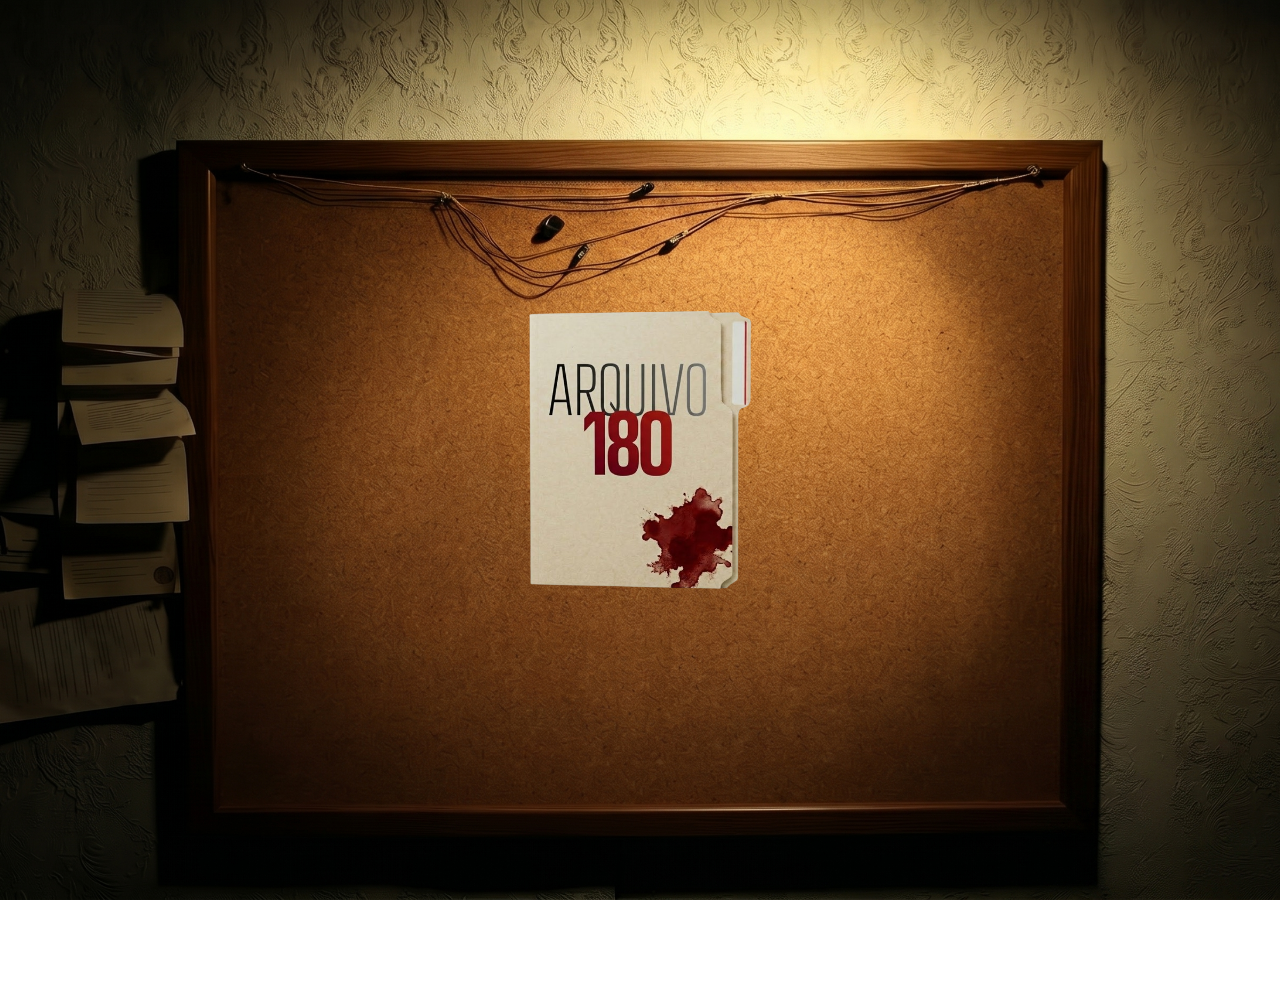
==== desktop/index.html @ 00587fde "feat: adiciona matéria "Silêncio no litoral norte gaúcho" na seção Texto - Novo modal #modal-texto (" ====
<!DOCTYPE html>
<html lang="pt-br">
<head>
    <meta charset="UTF-8">
    <meta name="viewport" content="width=device-width, initial-scale=1.0">
    <title>Arquivo 180</title>
    <link rel="stylesheet" href="css/style.css">
</head>
<body>
    <!-- Fundo - Placeholder -->
    <div class="background-placeholder"></div>

    <main class="container">
        <!-- Pasta Mãe (Arquivo 180) -->
        <div class="pasta-mae" id="arquivo-180">
            <div class="pasta-content">
            </div>
        </div>

        <!-- Pastas Secundárias -->
        <div class="pastas-secundarias">
            <div class="pasta-secundaria" id="pasta-sobre" data-estado="sobre-aberto" data-nivel="1"></div>

            <div class="pasta-secundaria" id="pasta-material" data-estado="material-aberto" data-nivel="1"></div>

            <div class="pasta-secundaria" id="pasta-integrantes" data-estado="integrantes-aberto" data-nivel="1"></div>
        </div>

        <!-- Container Integrantes (Quadro Investigativo) -->
        <div class="container-integrantes">


            <!-- Área Esquerda (Grade 3x3) -->
            <div class="area-esquerda">
                <div class="card-integrante"><div class="tachinha vermelha"></div><span class="nome-integrante">Gabrielly Camargo</span></div>
                <div class="card-integrante"><div class="tachinha branca"></div><span class="nome-integrante">Giovana</span></div>
                <div class="card-integrante"><div class="tachinha vermelha"></div><span class="nome-integrante">Andrew</span></div>
                <div class="card-integrante"><div class="tachinha branca"></div><span class="nome-integrante">Bruno</span></div>
                <div class="card-integrante"><div class="tachinha vermelha"></div><span class="nome-integrante">Laise</span></div>
                <div class="card-integrante"><div class="tachinha branca"></div><span class="nome-integrante">Milena</span></div>
            </div>

            <!-- Área Direita (Foto de Grupo) -->
            <div class="area-direita">
                <div class="card-grupo">
                    <div class="tachinha vermelha"></div>
                    <span class="nome-integrante">Equipe Arquivo 180</span>
                </div>
            </div>
        </div>

        <!-- Modal Folha (Sobre) -->
        <div class="modal-folha" id="modal-sobre">
            <div class="modal-folha-content">
                <h2>Sobre o Arquivo 180</h2>
                <p>O Arquivo 180 é um projeto jornalístico especial dedicado a investigar, compreender e expor as múltiplas faces do Feminicídio.</p>
                <p>Nosso nome é mais que um nome, ele carrega um propósito. "180" é o número para a Central de Atendimento à Mulher, um canal que, muitas vezes, é a primeira porta de saída de um ciclo de violência. "Arquivo" nasce da urgência de documentar o que acontece por trás do feminicídio e resgatar a memória das mulheres que de alguma forma acabam invisibilizadas e reduzidas a números nos índices oficiais.</p>

                <h3>O que você encontra no Arquivo 180</h3>
                <p>O Projeto é multimídia e se complementa em três formatos para oferecer uma visão aprofundada sobre o tema.</p>
                <p><strong>Documentário em vídeo:</strong> Em três episódios, mapeamos a rede de acolhimento - ou a falta dela, como as falhas estruturais quando a rede não existe ou não funciona como deveria;</p>
                <p><strong>Matéria em texto:</strong> Que procura abordar a "zona de silêncio" que existe no Litoral Norte gaúcho, onde não existe nenhuma Delegacia Especializada no Atendimento à Mulher (Deam);</p>
                <p><strong>Conteúdo em áudio:</strong> Um espaço focado nos bastidores, em que compartilhamos reflexões, curiosidades e recortes que chamaram a atenção da equipe durante o processo de apuração e produção.</p>

                <h3>Quem faz o Arquivo 180</h3>
                <p>Esse Projeto é uma produção da disciplina de Jornalismo Integrado.</p>
                <p>Produção dos alunos Andrew Bitencourt, Bruno Oliveira, Gabrielly Camargo, Giovana Brum, Laise Mello e Millena Moreira.</p>
                <p>Supervisão dos professores Andrei Rossetto, Leonardo Oliveira e Tércio Saccol.</p>
            </div>
        </div>

        <!-- Container Material (Sub-pastas nivel 2) -->
        <div class="container-material">
            <div class="pastas-material">
                <div class="pasta-secundaria" id="pasta-videos" data-estado="videos-aberto" data-nivel="2"></div>
                <div class="pasta-secundaria" id="pasta-texto" data-estado="texto-aberto" data-nivel="2"></div>
                <div class="pasta-secundaria" id="pasta-podcast" data-estado="podcast-aberto" data-nivel="2"></div>
            </div>
        </div>

        <!-- Modal Folha (Matéria - Texto) -->
        <div class="modal-folha" id="modal-texto">
            <div class="modal-folha-content">
                <h2>Silêncio no litoral norte gaúcho: Região mais visitada do Estado não possui nenhuma Deam</h2>
                <p class="modal-autoria">Por: Gabrielly Camargo</p>
                <p>Entre 2025 e abril de 2026 sete mulheres perderam a vida em feminicídios no litoral norte gaúcho. O fato que todas têm em comum, e que nenhuma foi atendida em uma Delegacia Especializada no Atendimento à Mulher (Deam). O motivo para isso, é que nenhuma das cidades localizadas na região possuem uma Deam. Se essas mulheres desejassem o atendimento teriam que percorrer mais de 100 quilômetros para um atendimento especializado na Capital. O Estado gaúcho conta com apenas 23 Deams em um total de 497 municípios, o que representa apenas 4,6% das cidades.</p>
                <p>Segundo dados da Polícia Civil, somente a Deam de Porto Alegre funciona 24 horas por dia, mas a Lei 14.541/23, sancionada em abril de 2023, determina o funcionamento ininterrupto das Delegacias Especializadas de Atendimento à Mulher. A proposta determina que essas delegacias funcionem 24 horas por dia, sete dias por semana, incluindo feriados e que esse atendimento deverá ser feito, preferencialmente, em sala reservada e por policiais do sexo feminino.</p>
                <p>Natália Fetter, presidente do Conselho Estadual dos Direitos da Mulher, reforça que quando a rede articulada de proteção às mulheres não chega aos territórios, ou chega de forma fragmentada, o direito não se concretiza. A presidente acrescenta que entre os fatores possíveis para que a mulher não consiga sair de um ciclo de violência estão destacados o medo, a dependência econômica, o ciclo da violência e também a falta de serviços especializados que garantam acolhimento qualificado e seguro.</p>
                <p>“A existência de Delegacias Especializadas de Atendimento à Mulher é central nesse processo, pois elas representam a porta de entrada qualificada para a rede. Sua ausência ou insuficiência tende a produzir subnotificação e a dificultar a formalização das denúncias. No caso do Litoral Norte, a ausência de uma DEAM configura um vazio significativo na política de enfrentamento à violência contra as mulheres”, conclui Natália. Ela lembra ainda que, em contextos de maior vulnerabilidade, ter que se deslocar para acessar uma Deam desestimula a busca por proteção.</p>
                <p>O Delegado Juliano Ferreira, diretor do Departamento Estadual de Proteção a Grupos Vulneráveis (DPGV), acrescenta que é um problema estrutural a falta de Deams. “Nós temos um problema estrutural de limite de recursos, seja material como principalmente humano. Então, não adianta instalar a Delegacia da Mulher, como qualquer outra delegacia, sem ter as condições mínimas, os recursos mínimos para esses órgãos.” O Estado tem como radar a instalação de mais delegacias especializadas da mulher, inclusive é uma demanda antiga, mas detalhes como esses são alertas para que não tenham ainda. O delegado acredita que a próxima a ser instalada é a do litoral.</p>
                <h3>A Sala das Margaridas resolve o problema?</h3>
                <p>Em contraponto, o delegado fala sobre as “Salas das Margaridas” que existem nas delegacias convencionais e que são usadas para o atendimento de mulheres, que ele considera fazer o mesmo trabalho e não ser um prejuízo. “Eu posso garantir que parte de 50% a 60% das delegacias do litoral tem uma Sala das Margaridas. Essa sala nada mais é que o ambiente. Às vezes é um problema conceitual, né?”</p>
                <p>A Sala das Margaridas, descrita pelo delegado, é um espaço de acolhimento que tende a ser humanizado e especializado para mulheres, crianças e adolescentes vítimas de violência doméstica e familiar. As salas estão presentes em delegacias convencionais, em que oferecem privacidade, escuta qualificada e um ambiente seguro para o registro de ocorrências e pedidos de medidas protetivas. Apesar de no Estado terem mais de 100 salas, ainda não é a solução para o problema. “Não adianta a gente só fazer um fake. Uma salinha, colocar flores, pintar de rosa e colocar gente com falta de especialização na área”, afirma a advogada criminalista, Silvana da Silva Rosa.</p>
                <p>A análise da advogada compreende que a Sala das Margaridas não substitui uma Delegacia Especializada de Atendimento à Mulher, visto que muitas vezes o atendimento não é feito apenas por mulheres, seja por falta de efetivo, recursos ou disponibilidade. “Eu acredito que assim, tem muitas desculpas, né? Desculpa sempre vamos ter para não agir. O governo sempre vai ter desculpas. Então a solução é fazer uma Sala das Margaridas para atender as mulheres, mas quem estamos colocando lá para atender elas?”</p>
                <p>Silvana reforça a importância de um treinamento eficaz para quem vai estar à frente do atendimento às mulheres vítimas de violência, que apesar de ter treinamento hoje, ainda está “em passos de tartaruga” e não está acompanhando a realidade do perigo que as mulheres estão enfrentando. Uma Delegacia Especializada de Atendimento à Mulher não pode ser substituída por uma sala, apesar de ser pensada para isso, a estrutura e o trabalho especializado seguem caminhos diferentes. “Jamais uma sala, apenas uma sala, vai substituir uma especializada, que tem todo um trabalho. Psicóloga preparada, Defensoria Pública direcionada só para isso, Ministério Público que é muito importante”, conclui.</p>
            </div>
        </div>
    </main>

    <script src="js/main.js"></script>
</body>
</html>
---- desktop/css/style.css ----
/* Font Customizada */
@font-face {
    font-family: 'CustomFont';
    src: url('../../assets/fonts/main_font.otf') format('opentype');
    font-weight: normal;
    font-style: normal;
}

/* Reset básico */
* {
    margin: 0;
    padding: 0;
    box-sizing: border-box;
}

body,
html {
    width: 100%;
    height: 100%;
    overflow: hidden;
    font-family: 'CustomFont', sans-serif;
}

/* Background */
.background-placeholder {
    position: absolute;
    top: 0;
    left: 0;
    width: 100vw;
    height: 100vh;
    background-image: url('../../assets/background/quadro-cortica-base.jpeg');
    background-size: cover;
    background-position: center;
    background-repeat: no-repeat;
    z-index: -1;
    /* Para ficar atrás do conteúdo */
}

/* Container Principal */
.container {
    position: relative;
    width: 100%;
    height: 100%;
}

/* Pasta Mãe (Arquivo 180) */
.pasta-mae {
    position: absolute;
    top: 50%;
    left: 50%;
    margin-top: -150px;
    /* Metade da altura (300/2) */
    margin-left: -200px;
    /* Metade da largura (400/2) */
    width: 400px;
    height: 300px;
    background-image: url('../../assets/ui/pasta-mae-fechada-semFundo.png');
    background-size: contain;
    background-position: center;
    background-repeat: no-repeat;
    display: flex;
    align-items: center;
    justify-content: center;
    cursor: pointer;
    transition: all 0.6s cubic-bezier(0.25, 0.8, 0.25, 1);
    transform-origin: top left;
    transform: scale(1);
    z-index: 10;
}

/* Estado Aberto - Pasta Mãe */
.container.aberto .pasta-mae {
    top: 20px;
    left: 20px;
    margin-top: 0;
    margin-left: 0;
    transform: scale(0.4);
    /* Mantém a imagem fechada */
}

/* Container das Pastas Secundárias */
.pastas-secundarias {
    position: absolute;
    top: 50%;
    left: 50%;
    transform: translate(-50%, -50%);
    display: flex;
    gap: 30px;
    opacity: 0;
    pointer-events: none;
    transition: all 0.6s cubic-bezier(0.25, 0.8, 0.25, 1);
    margin-top: 50px;
    /* Inicia um pouco abaixo para o efeito de entrada */
    z-index: 30;
    /* Garante que fique acima dos modais e containers para o clique de voltar */
}

/* Estado Aberto - Pastas Secundárias */
.container.aberto .pastas-secundarias {
    opacity: 1;
    pointer-events: auto;
    margin-top: 0;
}

/* Pastas Secundárias */
.pasta-secundaria {
    width: 200px;
    height: 150px;
    background-image: url('../../assets/ui/pasta-generica-fechadaSemFundo.png');
    background-size: contain;
    background-position: center;
    background-repeat: no-repeat;
    display: flex;
    align-items: center;
    justify-content: center;
    cursor: pointer;
    transition: all 0.6s cubic-bezier(0.25, 0.8, 0.25, 1);
    transform-origin: top left;
}

.pasta-secundaria:hover {
    transform: translateY(-10px);
}

.pasta-secundaria h2 {
    color: #fff;
    font-size: 1.2rem;
    text-shadow: 1px 1px 3px rgba(0, 0, 0, 0.8);
}

#pasta-sobre {
    background-image: url('../../assets/ui/Pasta_Sobre.png');
}

#pasta-material {
    background-image: url('../../assets/ui/Pasta_Conteudo.png');
}

#pasta-integrantes {
    background-image: url('../../assets/ui/Pasta_Equipe.png');
}

#pasta-videos {
    background-image: url('../../assets/ui/Pasta_Documentario.png');
}

#pasta-texto {
    background-image: url('../../assets/ui/Pasta_Materia.png');
}

#pasta-podcast {
    background-image: url('../../assets/ui/Pasta_Podcast.png');
}

/* Container Integrantes (Quadro Investigativo) */
.container-integrantes {
    position: absolute;
    top: 0;
    left: 0;
    width: 100%;
    height: 100%;
    opacity: 0;
    pointer-events: none;
    transition: opacity 0.6s cubic-bezier(0.25, 0.8, 0.25, 1);
    z-index: 5;
    display: flex;
    padding: 140px 120px 80px 370px;
}

/* Estado Integrantes-Aberto: Fade-in dos integrantes */
.container.integrantes-aberto .container-integrantes {
    opacity: 1;
    pointer-events: auto;
}

/* Estado: integrantes-aberto */
.container.integrantes-aberto .pasta-mae,
.container.integrantes-aberto #pasta-sobre,
.container.integrantes-aberto #pasta-material {
    opacity: 0;
    pointer-events: none;
}

.container.integrantes-aberto .pastas-secundarias {
    top: 0;
    left: 0;
    margin-top: 0;
    transform: none;
}

.container.integrantes-aberto #pasta-integrantes {
    position: fixed;
    top: 20px;
    left: 20px;
    transform: scale(0.8);
    z-index: 100;
}

.container.integrantes-aberto #pasta-integrantes:hover {
    transform: scale(0.85);
}



/* Área Esquerda */
.area-esquerda {
    flex: 1.5;
    display: grid;
    grid-template-columns: repeat(3, 1fr);
    grid-template-rows: repeat(3, 1fr);
    padding: 20px;
    align-items: center;
    justify-items: center;
    z-index: 2;
    gap: 10px;
}

/* Área Direita */
.area-direita {
    flex: 1;
    display: flex;
    align-items: center;
    justify-content: center;
    padding: 20px;
    z-index: 2;
}

/* Cartões dos Integrantes (Estética Polaroid) */
.card-integrante {
    position: relative;
    width: 140px;
    height: 170px;
    border: 6px solid #fff;
    border-bottom-width: 20px;
    box-shadow: 0 5px 15px rgba(0, 0, 0, 0.5);
    transform: rotate(var(--rot, 0deg));
    transition: transform 0.3s ease, z-index 0s;
    background-size: cover;
    background-position: center;
    background-repeat: no-repeat;
}

.card-integrante:hover {
    transform: rotate(var(--rot, 0deg)) scale(1.15);
    z-index: 10;
    cursor: pointer;
}

.nome-integrante {
    position: absolute;
    bottom: -18px;
    left: 0;
    right: 0;
    text-align: center;
    font-size: 0.8rem;
    color: #333;
    font-family: 'CustomFont', sans-serif;
}

/* Posicionamento no Grid e Imagens */
/* Linha 1 */
.area-esquerda .card-integrante:nth-child(1) {
    grid-area: 1 / 1;
    --rot: -4deg;
    background-image: url('../../assets/ui/foto_Integrante1_Gaby.jpeg');
}

.area-esquerda .card-integrante:nth-child(2) {
    grid-area: 1 / 2;
    --rot: 5deg;
    background-image: url('../../assets/ui/foto_Giovana.jpeg');
}

/* Linha 2 */
.area-esquerda .card-integrante:nth-child(3) {
    grid-area: 2 / 1;
    --rot: -2deg;
    background-image: url('../../assets/ui/foto_andrew.jpeg');
}

.area-esquerda .card-integrante:nth-child(4) {
    grid-area: 2 / 2;
    --rot: 3deg;
    background-image: url('../../assets/ui/foto_bruno.jpeg');
}

/* Linha 3 */
.area-esquerda .card-integrante:nth-child(5) {
    grid-area: 3 / 1;
    --rot: -5deg;
    background-image: url('../../assets/ui/foto_laise.jpeg');
}

.area-esquerda .card-integrante:nth-child(6) {
    grid-area: 3 / 2;
    --rot: 4deg;
    background-image: url('../../assets/ui/foto_milena.jpeg');
}

/* Card Grupo */
.card-grupo {
    position: relative;
    width: 420px;
    height: 300px;
    border: 10px solid #fff;
    border-bottom-width: 28px;
    box-shadow: 0 8px 25px rgba(0, 0, 0, 0.6);
    background-image: url('../../assets/ui/foto_do_time.jpeg');
    background-size: cover;
    background-position: center;
    background-repeat: no-repeat;
    transform: rotate(2deg) translateX(-300px);
    margin-top: -150px;
}

.card-grupo:hover {
    cursor: pointer;
}

.card-grupo .nome-integrante {
    bottom: -22px;
    font-size: 1.1rem;
}

/* Tachinhas */
.tachinha {
    position: absolute;
    top: -12px;
    left: 50%;
    transform: translateX(-50%);
    width: 14px;
    height: 14px;
    border-radius: 50%;
    box-shadow: 2px 5px 4px rgba(0, 0, 0, 0.5), inset -2px -2px 4px rgba(0, 0, 0, 0.3);
    z-index: 20;
}

.tachinha::after {
    content: '';
    position: absolute;
    top: 50%;
    left: 50%;
    transform: translate(-50%, -50%);
    width: 4px;
    height: 4px;
    background: rgba(255, 255, 255, 0.6);
    border-radius: 50%;
}

.tachinha.vermelha {
    background: radial-gradient(circle at 30% 30%, #ff4d4d, #cc0000);
}

.tachinha.branca {
    background: radial-gradient(circle at 30% 30%, #ffffff, #d9d9d9);
}

.card-grupo .tachinha {
    top: -15px;
    width: 18px;
    height: 18px;
}

/* Modal de Texto (Folha) */
.modal-folha {
    position: absolute;
    top: 50%;
    left: 50%;
    transform: translate(-50%, -30%);
    /* Inicia um pouco abaixo */
    width: 600px;
    max-width: 90%;
    height: 85vh;
    background-image: url('../../assets/ui/folha-papel-texto-Sem-fundo.png');
    background-size: 100% 100%;
    /* Para preencher tudo, já que é uma textura */
    background-position: center;
    background-repeat: no-repeat;
    opacity: 0;
    pointer-events: none;
    transition: all 0.6s cubic-bezier(0.25, 0.8, 0.25, 1);
    z-index: 20;
    padding: 60px 50px;
    filter: drop-shadow(0 15px 30px rgba(0, 0, 0, 0.4));
}

.modal-folha-content {
    width: 100%;
    height: 100%;
    overflow-y: auto;
    color: #222;
    font-size: 1.1rem;
    line-height: 1.6;
}

/* Esconder barra de rolagem visualmente, mas manter funcionamento */
.modal-folha-content::-webkit-scrollbar {
    width: 6px;
}

.modal-folha-content::-webkit-scrollbar-thumb {
    background-color: rgba(0, 0, 0, 0.2);
    border-radius: 4px;
}

/* Estado: sobre-aberto */
.container.sobre-aberto .pasta-mae,
.container.sobre-aberto #pasta-material,
.container.sobre-aberto #pasta-integrantes {
    opacity: 0;
    pointer-events: none;
}

.container.sobre-aberto .pastas-secundarias {
    top: 0;
    left: 0;
    margin-top: 0;
    transform: none;
}

.container.sobre-aberto #pasta-sobre {
    position: fixed;
    top: 20px;
    left: 20px;
    transform: scale(0.8);
    z-index: 100;
}

.container.sobre-aberto #pasta-sobre:hover {
    transform: scale(0.85);
}

/* Mostra a folha de papel no centro */
.container.sobre-aberto #modal-sobre {
    opacity: 1;
    pointer-events: auto;
    transform: translate(-50%, -50%);
}

/* Container Material */
.container-material {
    position: absolute;
    top: 0;
    left: 0;
    width: 100%;
    height: 100%;
    opacity: 0;
    pointer-events: none;
    transition: opacity 0.6s cubic-bezier(0.25, 0.8, 0.25, 1);
    z-index: 5;
    display: flex;
    align-items: center;
    justify-content: center;
}

.pastas-material {
    display: flex;
    gap: 30px;
}

/* Estado: material-aberto */
.container.material-aberto .pasta-mae,
.container.material-aberto #pasta-sobre,
.container.material-aberto #pasta-integrantes {
    opacity: 0;
    pointer-events: none;
}

.container.material-aberto .pastas-secundarias {
    top: 0;
    left: 0;
    margin-top: 0;
    transform: none;
}

.container.material-aberto #pasta-material {
    position: fixed;
    top: 20px;
    left: 20px;
    transform: scale(0.8);
    z-index: 100;
}

.container.material-aberto #pasta-material:hover {
    transform: scale(0.85);
}

.container.material-aberto .container-material {
    opacity: 1;
    pointer-events: auto;
}

/* Estado: texto-aberto (nivel 2, dentro de Material) */
.container.texto-aberto #pasta-videos,
.container.texto-aberto #pasta-texto,
.container.texto-aberto #pasta-podcast {
    opacity: 0;
    pointer-events: none;
}

/* Mostra a folha da matéria no centro */
.container.texto-aberto #modal-texto {
    opacity: 1;
    pointer-events: auto;
    transform: translate(-50%, -50%);
}

/* Autoria da matéria */
.modal-folha-content .modal-autoria {
    font-style: italic;
    color: #555;
    margin-bottom: 18px;
    font-size: 0.95rem;
}
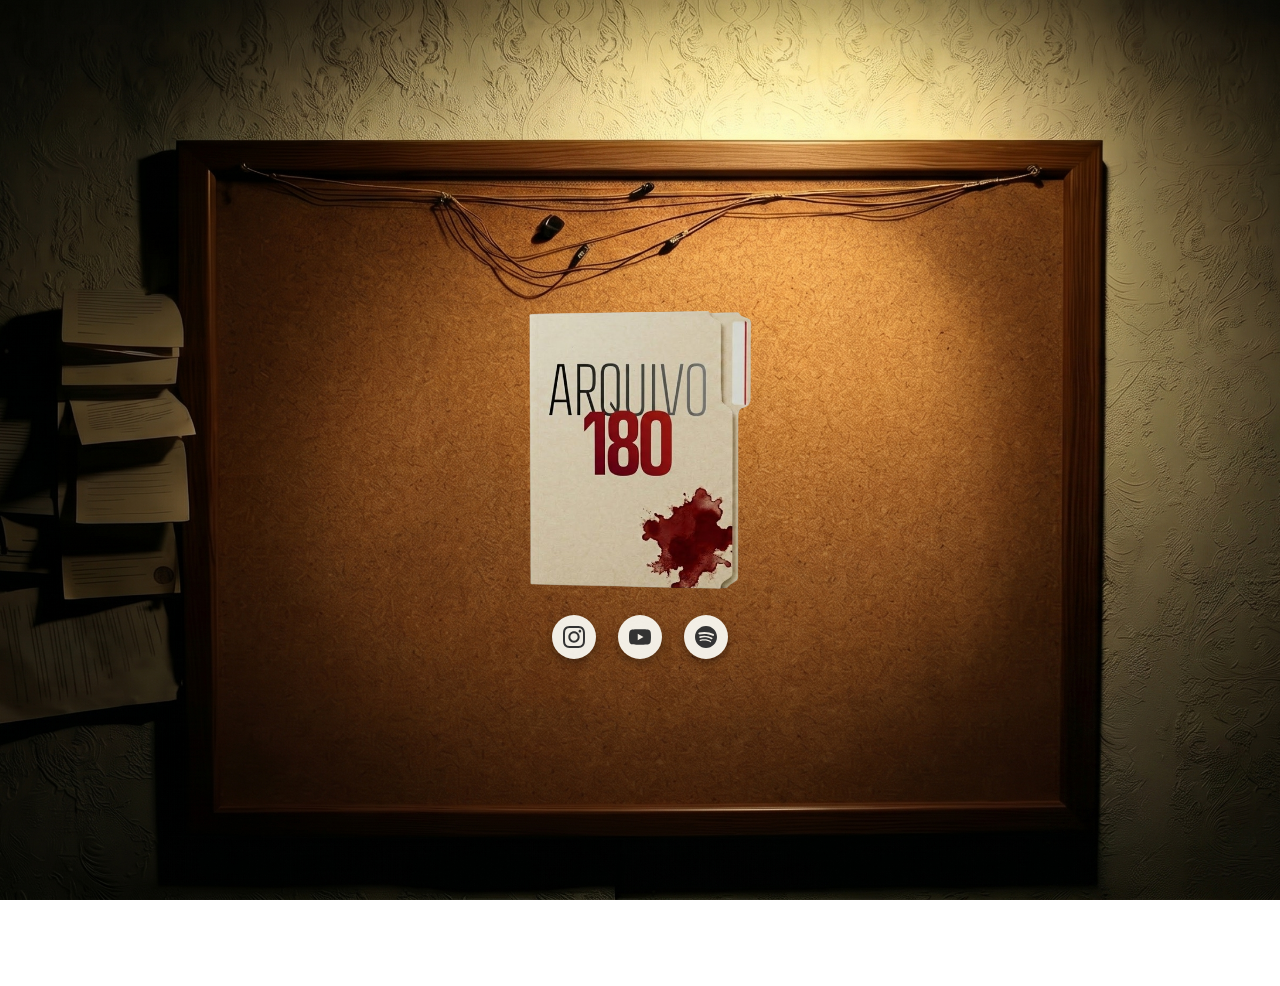
==== commit cc0dc6f3: "feat: adiciona redes sociais (Instagram, YouTube, Spotify) abaixo da pasta-mãe - 3 ícones em SVG (ma" ====
--- a/desktop/index.html
+++ b/desktop/index.html
@@ -15,6 +15,19 @@
         <div class="pasta-mae" id="arquivo-180">
             <div class="pasta-content">
             </div>
+        </div>
+
+        <!-- Redes sociais (visível só na tela inicial) -->
+        <div class="redes-sociais-mae">
+            <a class="rede-social" href="https://www.instagram.com/arquivo.180" target="_blank" rel="noopener noreferrer" aria-label="Instagram do Arquivo 180">
+                <svg viewBox="0 0 24 24" fill="currentColor" aria-hidden="true"><path d="M12 2.163c3.204 0 3.584.012 4.85.07 3.252.148 4.771 1.691 4.919 4.919.058 1.265.069 1.645.069 4.849 0 3.205-.012 3.584-.069 4.849-.149 3.225-1.664 4.771-4.919 4.919-1.266.058-1.644.07-4.85.07-3.204 0-3.584-.012-4.849-.07-3.26-.149-4.771-1.699-4.919-4.92-.058-1.265-.07-1.644-.07-4.849 0-3.204.013-3.583.07-4.849.149-3.227 1.664-4.771 4.919-4.919 1.266-.057 1.645-.069 4.849-.069zm0-2.163c-3.259 0-3.667.014-4.947.072-4.358.2-6.78 2.618-6.98 6.98-.059 1.281-.073 1.689-.073 4.948 0 3.259.014 3.668.072 4.948.2 4.358 2.618 6.78 6.98 6.98 1.281.058 1.689.072 4.948.072 3.259 0 3.668-.014 4.948-.072 4.354-.2 6.782-2.618 6.979-6.98.059-1.28.073-1.689.073-4.948 0-3.259-.014-3.667-.072-4.947-.196-4.354-2.617-6.78-6.979-6.98-1.281-.059-1.69-.073-4.949-.073zm0 5.838c-3.403 0-6.162 2.759-6.162 6.162s2.759 6.163 6.162 6.163 6.162-2.759 6.162-6.163c0-3.403-2.759-6.162-6.162-6.162zm0 10.162c-2.209 0-4-1.79-4-4 0-2.209 1.791-4 4-4s4 1.791 4 4c0 2.21-1.791 4-4 4zm6.406-11.845c-.796 0-1.441.645-1.441 1.44s.645 1.44 1.441 1.44c.795 0 1.439-.645 1.439-1.44s-.644-1.44-1.439-1.44z"/></svg>
+            </a>
+            <a class="rede-social" href="https://www.youtube.com/@Arquivo180-c2d" target="_blank" rel="noopener noreferrer" aria-label="Canal do Arquivo 180 no YouTube">
+                <svg viewBox="0 0 24 24" fill="currentColor" aria-hidden="true"><path d="M23.498 6.186a3.016 3.016 0 0 0-2.122-2.136C19.505 3.545 12 3.545 12 3.545s-7.505 0-9.377.505A3.017 3.017 0 0 0 .502 6.186C0 8.07 0 12 0 12s0 3.93.502 5.814a3.016 3.016 0 0 0 2.122 2.136c1.871.505 9.376.505 9.376.505s7.505 0 9.377-.505a3.015 3.015 0 0 0 2.122-2.136C24 15.93 24 12 24 12s0-3.93-.502-5.814zM9.545 15.568V8.432L15.818 12l-6.273 3.568z"/></svg>
+            </a>
+            <a class="rede-social" href="https://open.spotify.com/show/033Awcn7SONNWyCVx324I3" target="_blank" rel="noopener noreferrer" aria-label="Podcast do Arquivo 180 no Spotify">
+                <svg viewBox="0 0 24 24" fill="currentColor" aria-hidden="true"><path d="M12 0C5.4 0 0 5.4 0 12s5.4 12 12 12 12-5.4 12-12S18.66 0 12 0zm5.521 17.34c-.24.359-.66.48-1.021.24-2.82-1.74-6.36-2.101-10.561-1.141-.418.122-.779-.179-.899-.539-.12-.421.18-.78.54-.9 4.56-1.021 8.52-.6 11.64 1.32.42.18.479.659.301 1.02zm1.44-3.3c-.301.42-.841.6-1.262.3-3.239-1.98-8.159-2.58-11.939-1.38-.479.12-1.02-.12-1.14-.6-.12-.48.12-1.021.6-1.141C9.6 9.9 15 10.561 18.72 12.84c.361.181.54.78.241 1.2zm.12-3.36C15.24 8.4 8.82 8.16 5.16 9.301c-.6.179-1.2-.181-1.38-.721-.18-.601.18-1.2.72-1.381 4.26-1.26 11.28-1.02 15.721 1.621.539.3.719 1.02.42 1.56-.301.42-1.021.6-1.561.3z"/></svg>
+            </a>
         </div>
 
         <!-- Pastas Secundárias -->
@@ -78,6 +91,66 @@
             </div>
         </div>
 
+        <!-- Documentário: 3 vídeos (estado videos-aberto) -->
+        <div class="container-videos">
+            <div class="videos-grid">
+                <div class="video-card">
+                    <div class="tachinha vermelha"></div>
+                    <button class="video-facade" type="button" data-videoid="WIYiMmVBW8c" aria-label="Reproduzir Episódio 1">
+                        <img class="video-thumb" src="https://i.ytimg.com/vi/WIYiMmVBW8c/hqdefault.jpg" alt="Capa do Episódio 1" loading="lazy">
+                        <span class="video-play" aria-hidden="true"></span>
+                    </button>
+                    <span class="video-titulo">Em breve EP 1</span>
+                </div>
+                <div class="video-card">
+                    <div class="tachinha branca"></div>
+                    <button class="video-facade" type="button" data-videoid="WIYiMmVBW8c" aria-label="Reproduzir Episódio 2">
+                        <img class="video-thumb" src="https://i.ytimg.com/vi/WIYiMmVBW8c/hqdefault.jpg" alt="Capa do Episódio 2" loading="lazy">
+                        <span class="video-play" aria-hidden="true"></span>
+                    </button>
+                    <span class="video-titulo">Em breve EP 2</span>
+                </div>
+                <div class="video-card">
+                    <div class="tachinha vermelha"></div>
+                    <button class="video-facade" type="button" data-videoid="WIYiMmVBW8c" aria-label="Reproduzir Episódio 3">
+                        <img class="video-thumb" src="https://i.ytimg.com/vi/WIYiMmVBW8c/hqdefault.jpg" alt="Capa do Episódio 3" loading="lazy">
+                        <span class="video-play" aria-hidden="true"></span>
+                    </button>
+                    <span class="video-titulo">Em breve EP 3</span>
+                </div>
+            </div>
+        </div>
+
+        <!-- Podcast: 3 episódios (estado podcast-aberto) -->
+        <div class="container-podcast">
+            <div class="podcast-grid">
+                <div class="podcast-card">
+                    <div class="tachinha vermelha"></div>
+                    <button class="podcast-facade" type="button" data-episodeid="2Hn6HkfG6EWyGoflfocVZn" aria-label="Ouvir Episódio 1 do podcast">
+                        <img class="podcast-cover" src="../assets/ui/capa_ep1.jpg" alt="Capa do Episódio 1 do podcast" loading="lazy">
+                        <span class="podcast-play" aria-hidden="true"></span>
+                    </button>
+                    <span class="podcast-titulo">20 anos da Lei Maria da Penha</span>
+                </div>
+                <div class="podcast-card">
+                    <div class="tachinha branca"></div>
+                    <button class="podcast-facade" type="button" data-episodeid="6YqTlXyjpBvqXI9fLdips3" aria-label="Ouvir Episódio 2 do podcast">
+                        <img class="podcast-cover" src="../assets/ui/capa_ep2.jpg" alt="Capa do Episódio 2 do podcast" loading="lazy">
+                        <span class="podcast-play" aria-hidden="true"></span>
+                    </button>
+                    <span class="podcast-titulo">Lei das DEAM'S 24 horas</span>
+                </div>
+                <div class="podcast-card">
+                    <div class="tachinha vermelha"></div>
+                    <button class="podcast-facade" type="button" disabled aria-label="Episódio 3 do podcast em breve">
+                        <img class="podcast-cover" src="../assets/ui/capa_ep3.jpg" alt="Capa do Episódio 3 do podcast" loading="lazy">
+                        <span class="podcast-play" aria-hidden="true"></span>
+                    </button>
+                    <span class="podcast-titulo">Em breve</span>
+                </div>
+            </div>
+        </div>
+
         <!-- Modal Folha (Matéria - Texto) -->
         <div class="modal-folha" id="modal-texto">
             <div class="modal-folha-content">
@@ -97,6 +170,13 @@
         </div>
     </main>
 
+    <script>
+        // Guarda a API do Spotify quando ela carregar (usada pelo player do podcast)
+        window.onSpotifyIframeApiReady = function (IFrameAPI) {
+            window.SpotifyIframeAPI = IFrameAPI;
+        };
+    </script>
+    <script src="https://open.spotify.com/embed/iframe-api/v1" async></script>
     <script src="js/main.js"></script>
 </body>
 </html>
--- a/desktop/css/style.css
+++ b/desktop/css/style.css
@@ -68,6 +68,56 @@
     z-index: 10;
 }
 
+/* Redes sociais abaixo da pasta-mãe (só na tela inicial) */
+.redes-sociais-mae {
+    position: absolute;
+    top: 50%;
+    left: 50%;
+    margin-top: 165px; /* metade da altura da pasta-mae (150) + gap (15) */
+    transform: translateX(-50%);
+    display: flex;
+    gap: 22px;
+    z-index: 10;
+    transition: opacity 0.4s ease, transform 0.4s ease;
+}
+
+.rede-social {
+    width: 44px;
+    height: 44px;
+    border-radius: 50%;
+    background: rgba(253, 253, 247, 0.92);
+    color: #333;
+    display: flex;
+    align-items: center;
+    justify-content: center;
+    box-shadow: 0 4px 10px rgba(0, 0, 0, 0.35);
+    text-decoration: none;
+    transition: transform 0.25s ease, background 0.25s ease, color 0.25s ease;
+}
+
+.rede-social svg {
+    width: 22px;
+    height: 22px;
+    display: block;
+}
+
+.rede-social:hover,
+.rede-social:focus-visible {
+    transform: translateY(-3px) scale(1.08);
+    background: #fff;
+}
+
+.rede-social[aria-label*="Instagram"]:hover { color: #e1306c; }
+.rede-social[aria-label*="YouTube"]:hover { color: #ff0000; }
+.rede-social[aria-label*="Spotify"]:hover { color: #1db954; }
+
+/* Esconde as redes ao iniciar navegação (mesmo comportamento da pasta-mãe grande) */
+.container.aberto .redes-sociais-mae {
+    opacity: 0;
+    pointer-events: none;
+    transform: translateX(-50%) translateY(20px);
+}
+
 /* Estado Aberto - Pasta Mãe */
 .container.aberto .pasta-mae {
     top: 20px;
@@ -164,7 +214,10 @@
     transition: opacity 0.6s cubic-bezier(0.25, 0.8, 0.25, 1);
     z-index: 5;
     display: flex;
-    padding: 140px 120px 80px 370px;
+    justify-content: center;
+    align-items: center;
+    gap: 70px;
+    padding: 140px 60px 80px 60px;
 }
 
 /* Estado Integrantes-Aberto: Fade-in dos integrantes */
@@ -204,24 +257,24 @@
 
 /* Área Esquerda */
 .area-esquerda {
-    flex: 1.5;
+    flex: 0 0 auto;
     display: grid;
-    grid-template-columns: repeat(3, 1fr);
-    grid-template-rows: repeat(3, 1fr);
-    padding: 20px;
+    grid-template-columns: repeat(3, 150px);
+    grid-template-rows: repeat(2, 190px);
+    padding: 0;
     align-items: center;
     justify-items: center;
     z-index: 2;
-    gap: 10px;
+    gap: 22px 18px;
 }
 
 /* Área Direita */
 .area-direita {
-    flex: 1;
+    flex: 0 0 auto;
     display: flex;
     align-items: center;
     justify-content: center;
-    padding: 20px;
+    padding: 0;
     z-index: 2;
 }
 
@@ -271,28 +324,27 @@
     background-image: url('../../assets/ui/foto_Giovana.jpeg');
 }
 
-/* Linha 2 */
 .area-esquerda .card-integrante:nth-child(3) {
-    grid-area: 2 / 1;
+    grid-area: 1 / 3;
     --rot: -2deg;
     background-image: url('../../assets/ui/foto_andrew.jpeg');
 }
 
+/* Linha 2 */
 .area-esquerda .card-integrante:nth-child(4) {
-    grid-area: 2 / 2;
+    grid-area: 2 / 1;
     --rot: 3deg;
     background-image: url('../../assets/ui/foto_bruno.jpeg');
 }
 
-/* Linha 3 */
 .area-esquerda .card-integrante:nth-child(5) {
-    grid-area: 3 / 1;
+    grid-area: 2 / 2;
     --rot: -5deg;
     background-image: url('../../assets/ui/foto_laise.jpeg');
 }
 
 .area-esquerda .card-integrante:nth-child(6) {
-    grid-area: 3 / 2;
+    grid-area: 2 / 3;
     --rot: 4deg;
     background-image: url('../../assets/ui/foto_milena.jpeg');
 }
@@ -309,8 +361,8 @@
     background-size: cover;
     background-position: center;
     background-repeat: no-repeat;
-    transform: rotate(2deg) translateX(-300px);
-    margin-top: -150px;
+    transform: rotate(2deg) translateX(0);
+    margin-top: 0;
 }
 
 .card-grupo:hover {
@@ -511,4 +563,285 @@
     color: #555;
     margin-bottom: 18px;
     font-size: 0.95rem;
+}
+
+/* Placeholder visível para conteúdo a preencher */
+.placeholder {
+    background: #f5ecd2;
+    color: #7a6a37;
+    padding: 2px 8px;
+    border-radius: 3px;
+    font-style: italic;
+}
+
+/* === Documentário: vídeos === */
+.container-videos {
+    position: absolute;
+    top: 0;
+    left: 0;
+    width: 100%;
+    height: 100%;
+    display: flex;
+    align-items: center;
+    justify-content: center;
+    opacity: 0;
+    pointer-events: none;
+    transition: opacity 0.6s cubic-bezier(0.25, 0.8, 0.25, 1);
+    z-index: 10;
+}
+
+.videos-grid {
+    display: flex;
+    gap: 24px;
+    width: 82%;
+    max-width: 1100px;
+    height: 46vh;
+    margin-top: 14vh; /* um pouco abaixo do centro */
+}
+
+.video-card {
+    flex: 1 1 0;
+    min-width: 0;
+    position: relative;
+    display: flex;
+    flex-direction: column;
+    transition: flex 0.4s cubic-bezier(0.25, 0.8, 0.25, 1);
+}
+
+/* Hover: cresce e comprime os irmãos sem quebrar a linha */
+.video-card:hover,
+.video-card.playing {
+    flex: 2.6 1 0;
+}
+
+.video-facade {
+    position: relative;
+    flex: 1;
+    min-height: 0;
+    width: 100%;
+    border: 6px solid #fdfdf7;
+    padding: 0;
+    margin: 0;
+    cursor: pointer;
+    overflow: hidden;
+    background: #000;
+    box-shadow: 0 12px 24px rgba(0, 0, 0, 0.45);
+    transition: box-shadow 0.4s ease;
+}
+
+.video-card:hover .video-facade {
+    box-shadow: 0 18px 36px rgba(0, 0, 0, 0.55);
+}
+
+.video-thumb {
+    width: 100%;
+    height: 100%;
+    object-fit: cover;
+    display: block;
+}
+
+.video-play {
+    position: absolute;
+    top: 50%;
+    left: 50%;
+    transform: translate(-50%, -50%);
+    width: 64px;
+    height: 64px;
+    border-radius: 50%;
+    background: rgba(204, 0, 0, 0.9);
+    box-shadow: 0 4px 12px rgba(0, 0, 0, 0.5);
+    transition: transform 0.25s ease, background 0.25s ease;
+}
+
+.video-play::after {
+    content: '';
+    position: absolute;
+    top: 50%;
+    left: 54%;
+    transform: translate(-50%, -50%);
+    border-style: solid;
+    border-width: 12px 0 12px 20px;
+    border-color: transparent transparent transparent #fff;
+}
+
+.video-facade:hover .video-play,
+.video-facade:focus-visible .video-play {
+    transform: translate(-50%, -50%) scale(1.12);
+    background: #cc0000;
+}
+
+.video-titulo {
+    margin-top: 14px;
+    text-align: center;
+    color: #fff;
+    font-size: 1rem;
+    text-shadow: 1px 1px 3px rgba(0, 0, 0, 0.8);
+}
+
+/* iframe que substitui a facade ao clicar no play */
+.video-card .video-iframe {
+    flex: 1;
+    min-height: 0;
+    width: 100%;
+    border: 6px solid #fdfdf7;
+    box-shadow: 0 12px 24px rgba(0, 0, 0, 0.45);
+    display: block;
+}
+
+/* Estado: videos-aberto (nivel 2, dentro de Material) */
+.container.videos-aberto #pasta-videos,
+.container.videos-aberto #pasta-texto,
+.container.videos-aberto #pasta-podcast {
+    opacity: 0;
+    pointer-events: none;
+}
+
+.container.videos-aberto .container-videos {
+    opacity: 1;
+    pointer-events: auto;
+}
+
+/* === Podcast: episódios === */
+.container-podcast {
+    position: absolute;
+    top: 0;
+    left: 0;
+    width: 100%;
+    height: 100%;
+    display: flex;
+    align-items: center;
+    justify-content: center;
+    opacity: 0;
+    pointer-events: none;
+    transition: opacity 0.6s cubic-bezier(0.25, 0.8, 0.25, 1);
+    z-index: 10;
+}
+
+.podcast-grid {
+    display: flex;
+    gap: 28px;
+    align-items: center;
+    justify-content: center;
+    width: 80%;
+    max-width: 1000px;
+    margin-top: 12vh; /* um pouco abaixo do centro */
+}
+
+.podcast-card {
+    flex: 1 1 0;
+    min-width: 0;
+    position: relative;
+    display: flex;
+    flex-direction: column;
+    transition: flex 0.4s cubic-bezier(0.25, 0.8, 0.25, 1);
+}
+
+/* Hover: cresce e comprime os irmãos (só se o card for interativo) */
+.podcast-card:hover:not(:has([disabled])),
+.podcast-card.playing {
+    flex: 1.8 1 0;
+}
+
+.podcast-facade {
+    position: relative;
+    width: 100%;
+    aspect-ratio: 1 / 1; /* capa quadrada inteira visível */
+    border: 6px solid #fdfdf7;
+    padding: 0;
+    margin: 0;
+    cursor: pointer;
+    overflow: hidden;
+    background: #000;
+    box-shadow: 0 12px 24px rgba(0, 0, 0, 0.45);
+    transition: box-shadow 0.4s ease;
+}
+
+.podcast-card:hover:not(:has([disabled])) .podcast-facade {
+    box-shadow: 0 18px 36px rgba(0, 0, 0, 0.55);
+}
+
+.podcast-cover {
+    width: 100%;
+    height: 100%;
+    object-fit: cover;
+    display: block;
+    transition: filter 0.3s ease;
+}
+
+/* Escurece a capa no hover para o play aparecer */
+.podcast-facade:not([disabled]):hover .podcast-cover,
+.podcast-facade:not([disabled]):focus-visible .podcast-cover {
+    filter: brightness(0.6);
+}
+
+/* Card desabilitado (episódio em breve): sem interação visual */
+.podcast-facade[disabled] {
+    cursor: default;
+}
+
+.podcast-play {
+    position: absolute;
+    top: 50%;
+    left: 50%;
+    transform: translate(-50%, -50%) scale(0.85);
+    width: 64px;
+    height: 64px;
+    border-radius: 50%;
+    background: rgba(204, 0, 0, 0.92);
+    box-shadow: 0 4px 12px rgba(0, 0, 0, 0.5);
+    opacity: 0; /* aparece só no hover */
+    transition: opacity 0.25s ease, transform 0.25s ease;
+}
+
+.podcast-play::after {
+    content: '';
+    position: absolute;
+    top: 50%;
+    left: 54%;
+    transform: translate(-50%, -50%);
+    border-style: solid;
+    border-width: 12px 0 12px 20px;
+    border-color: transparent transparent transparent #fff;
+}
+
+.podcast-facade:not([disabled]):hover .podcast-play,
+.podcast-facade:not([disabled]):focus-visible .podcast-play {
+    opacity: 1;
+    transform: translate(-50%, -50%) scale(1);
+}
+
+.podcast-titulo {
+    margin-top: 14px;
+    text-align: center;
+    color: #fff;
+    font-size: 1rem;
+    text-shadow: 1px 1px 3px rgba(0, 0, 0, 0.8);
+}
+
+/* Player do Spotify que aparece sobre a capa ao clicar */
+.podcast-embed {
+    width: 100%;
+    border-radius: 12px;
+    overflow: hidden;
+    box-shadow: 0 12px 24px rgba(0, 0, 0, 0.45);
+}
+
+.podcast-embed iframe {
+    width: 100%;
+    min-height: 152px;
+    border: 0;
+    display: block;
+}
+
+/* Estado: podcast-aberto (nivel 2, dentro de Material) */
+.container.podcast-aberto #pasta-videos,
+.container.podcast-aberto #pasta-texto,
+.container.podcast-aberto #pasta-podcast {
+    opacity: 0;
+    pointer-events: none;
+}
+
+.container.podcast-aberto .container-podcast {
+    opacity: 1;
+    pointer-events: auto;
 }
